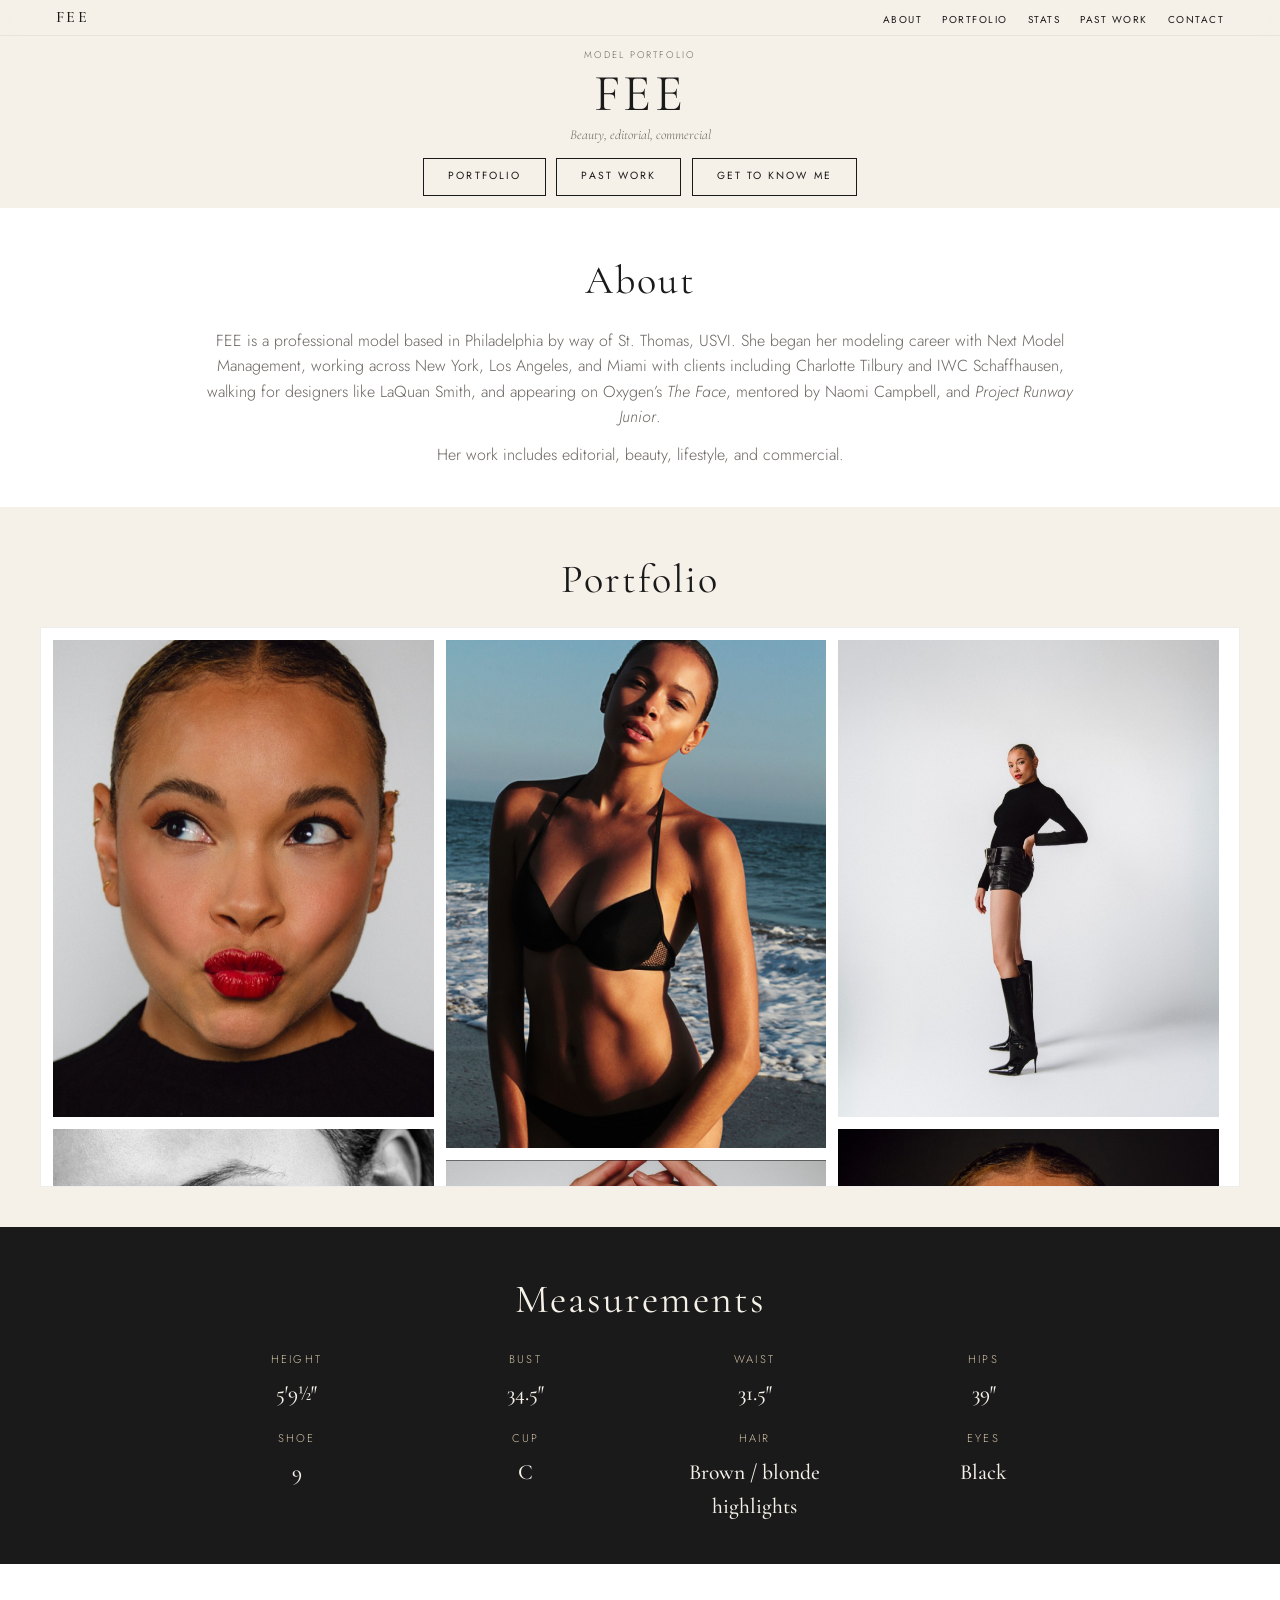
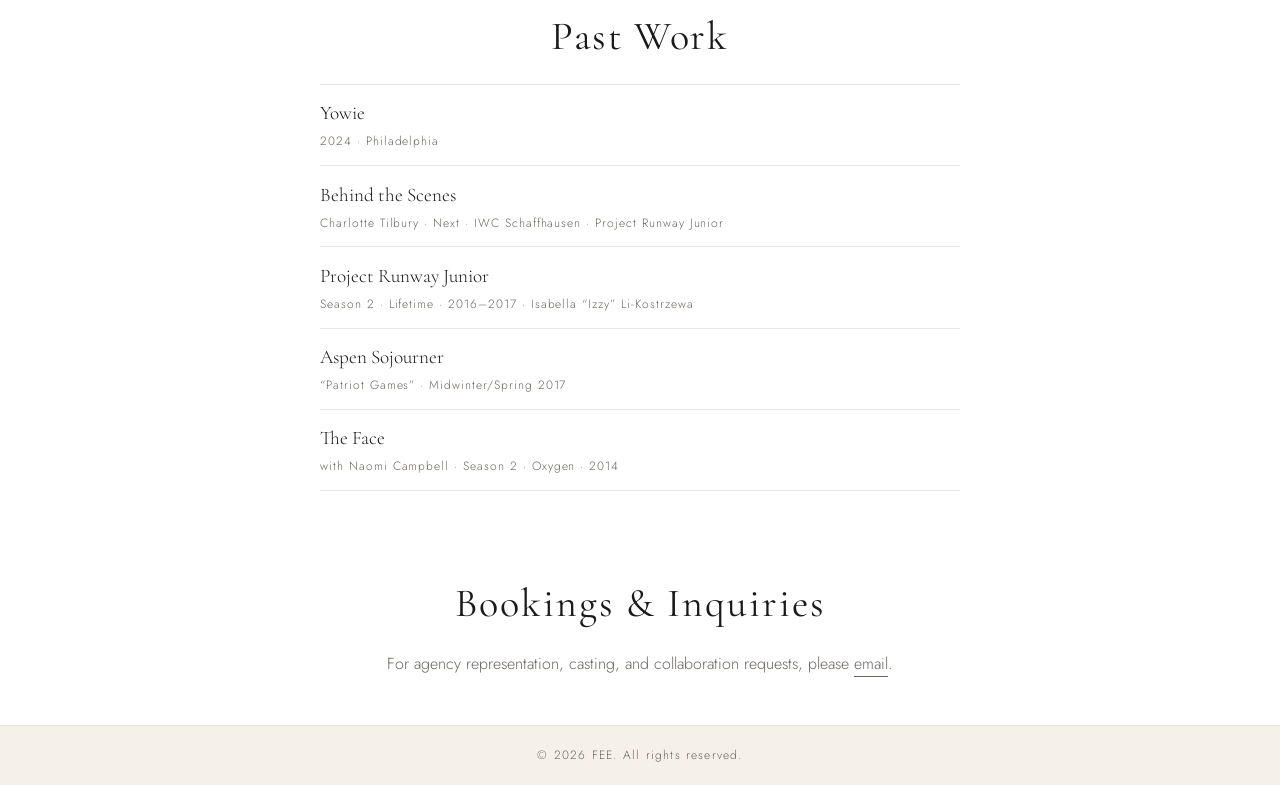
==== index.html @ e4e73ff9 "Expand SEO metadata sitewide and tighten portfolio copy. Add manifest, structured data, social previ" ====
<!DOCTYPE html>
<html lang="en">
<head>
  <meta charset="UTF-8">
  <meta name="viewport" content="width=device-width, initial-scale=1.0">
  <link rel="icon" href="/favicon.ico" sizes="48x48">
  <link rel="icon" type="image/png" sizes="32x32" href="/favicon-32x32.png">
  <link rel="icon" type="image/png" sizes="16x16" href="/favicon-16x16.png">
  <link rel="icon" href="/favicon.svg" type="image/svg+xml">
  <link rel="apple-touch-icon" sizes="180x180" href="/apple-touch-icon.png">
  <link rel="manifest" href="/site.webmanifest">
  <title>FEE | Fashion Model | Beauty, Editorial &amp; Commercial</title>
  <meta name="description" content="FEE is a Philadelphia-based fashion model for beauty, editorial, and commercial bookings. View portfolio, measurements, and credits including Charlotte Tilbury, IWC Schaffhausen, The Face, and Project Runway Junior.">
  <meta name="robots" content="index, follow, max-image-preview:large, max-snippet:-1, max-video-preview:-1">
  <meta name="author" content="FEE">
  <meta name="geo.region" content="US-PA">
  <meta name="geo.placename" content="Philadelphia">
  <link rel="canonical" href="https://itsmefee.com/">
  <link rel="alternate" hreflang="en" href="https://itsmefee.com/">
  <link rel="alternate" hreflang="x-default" href="https://itsmefee.com/">
  <link rel="sitemap" type="application/xml" title="Sitemap" href="/sitemap.xml">
  <meta name="theme-color" content="#f5f0e8">
  <meta property="og:type" content="website">
  <meta property="og:site_name" content="FEE">
  <meta property="og:title" content="FEE | Fashion Model | Beauty, Editorial &amp; Commercial">
  <meta property="og:description" content="Philadelphia-based fashion model. Beauty, editorial, and commercial portfolio with measurements and booking information.">
  <meta property="og:url" content="https://itsmefee.com/">
  <meta property="og:image" content="https://itsmefee.com/images/web/bw-portrait.jpg">
  <meta property="og:image:width" content="1200">
  <meta property="og:image:height" content="1500">
  <meta property="og:image:alt" content="FEE, black and white editorial portrait">
  <meta property="og:locale" content="en_US">
  <meta name="twitter:card" content="summary_large_image">
  <meta name="twitter:title" content="FEE | Fashion Model | Beauty, Editorial &amp; Commercial">
  <meta name="twitter:description" content="Philadelphia-based fashion model. Beauty, editorial, and commercial portfolio with measurements and booking information.">
  <meta name="twitter:image" content="https://itsmefee.com/images/web/bw-portrait.jpg">
  <meta name="twitter:image:alt" content="FEE, black and white editorial portrait">
  <script type="application/ld+json">
  {
    "@context": "https://schema.org",
    "@graph": [
      {
        "@type": "WebSite",
        "@id": "https://itsmefee.com/#website",
        "name": "FEE Model Portfolio",
        "url": "https://itsmefee.com/",
        "description": "Official portfolio of fashion model FEE: beauty, editorial, and commercial work.",
        "inLanguage": "en-US",
        "publisher": { "@id": "https://itsmefee.com/#person" }
      },
      {
        "@type": "WebPage",
        "@id": "https://itsmefee.com/#webpage",
        "url": "https://itsmefee.com/",
        "name": "FEE | Fashion Model | Beauty, Editorial & Commercial",
        "description": "FEE is a Philadelphia-based fashion model for beauty, editorial, and commercial bookings.",
        "inLanguage": "en-US",
        "isPartOf": { "@id": "https://itsmefee.com/#website" },
        "about": { "@id": "https://itsmefee.com/#person" },
        "primaryImageOfPage": {
          "@type": "ImageObject",
          "url": "https://itsmefee.com/images/web/bw-portrait.jpg",
          "width": 1200,
          "height": 1500,
          "caption": "FEE, black and white editorial portrait"
        }
      },
      {
        "@type": "Person",
        "@id": "https://itsmefee.com/#person",
        "name": "FEE",
        "alternateName": "Felisa Wiley",
        "jobTitle": "Fashion Model",
        "url": "https://itsmefee.com/",
        "image": "https://itsmefee.com/images/web/bw-portrait.jpg",
        "description": "Fashion model based in Philadelphia. Work includes beauty, editorial, and commercial campaigns.",
        "mainEntityOfPage": { "@id": "https://itsmefee.com/#webpage" },
        "address": {
          "@type": "PostalAddress",
          "addressLocality": "Philadelphia",
          "addressRegion": "PA",
          "addressCountry": "US"
        },
        "knowsAbout": ["Beauty modeling", "Editorial modeling", "Commercial modeling", "Runway"],
        "hasOccupation": {
          "@type": "Occupation",
          "name": "Fashion Model",
          "occupationLocation": {
            "@type": "City",
            "name": "Philadelphia"
          }
        }
      },
      {
        "@type": "ImageGallery",
        "@id": "https://itsmefee.com/#portfolio",
        "name": "FEE Portfolio",
        "url": "https://itsmefee.com/#portfolio",
        "description": "Beauty, editorial, lifestyle, and commercial modeling portfolio.",
        "author": { "@id": "https://itsmefee.com/#person" },
        "image": [
          { "@type": "ImageObject", "contentUrl": "https://itsmefee.com/images/web/beauty-red-lip.jpg", "name": "FEE beauty portrait with red lipstick", "width": 1200, "height": 1500 },
          { "@type": "ImageObject", "contentUrl": "https://itsmefee.com/images/web/bw-portrait.jpg", "name": "FEE black and white editorial portrait", "width": 1200, "height": 1500 },
          { "@type": "ImageObject", "contentUrl": "https://itsmefee.com/images/web/field-cardigan.jpg", "name": "FEE outdoor portrait in a field", "width": 1200, "height": 1500 },
          { "@type": "ImageObject", "contentUrl": "https://itsmefee.com/images/web/beach-bikini.jpg", "name": "FEE lifestyle portrait on the beach", "width": 1200, "height": 1500 },
          { "@type": "ImageObject", "contentUrl": "https://itsmefee.com/images/web/personality-laugh.jpg", "name": "FEE laughing, portrait", "width": 1200, "height": 1500 },
          { "@type": "ImageObject", "contentUrl": "https://itsmefee.com/images/web/beauty-fingers.jpg", "name": "FEE beauty portrait with fingers near lips", "width": 1200, "height": 1500 },
          { "@type": "ImageObject", "contentUrl": "https://itsmefee.com/images/web/studio-full-body.jpg", "name": "FEE full-length studio fashion portrait", "width": 1200, "height": 1800 },
          { "@type": "ImageObject", "contentUrl": "https://itsmefee.com/images/web/beauty-laugh-turtleneck.jpg", "name": "FEE laughing in a white turtleneck beauty shot", "width": 1200, "height": 1500 },
          { "@type": "ImageObject", "contentUrl": "https://itsmefee.com/images/web/studio-crop-standing.jpg", "name": "FEE standing studio portrait in white crop top", "width": 1200, "height": 1800 },
          { "@type": "ImageObject", "contentUrl": "https://itsmefee.com/images/web/beauty-hands.jpg", "name": "FEE beauty close-up with hands framing face", "width": 1200, "height": 1500 }
        ]
      }
    ]
  }
  </script>
  <link rel="preconnect" href="https://fonts.googleapis.com">
  <link rel="preconnect" href="https://fonts.gstatic.com" crossorigin>
  <link href="https://fonts.googleapis.com/css2?family=Cormorant+Garamond:ital,wght@0,400;0,500;0,600;1,400&family=Jost:wght@300;400;500&display=swap" rel="stylesheet">
  <link rel="stylesheet" href="css/style.css">
</head>
<body>
  <a class="skip-link" href="#main-content">Skip to content</a>
  <header class="site-header" id="top">
    <nav class="nav" aria-label="Primary">
      <a href="#top" class="nav-logo">FEE</a>
      <button class="nav-toggle" aria-label="Open menu" aria-expanded="false">
        <span></span>
        <span></span>
      </button>
      <ul class="nav-links">
        <li><a href="#about">About</a></li>
        <li><a href="#portfolio">Portfolio</a></li>
        <li><a href="#stats">Stats</a></li>
        <li><a href="#past-work">Past Work</a></li>
        <li><a href="#contact">Contact</a></li>
      </ul>
    </nav>
  </header>

  <main id="main-content">
    <section class="hero">
      <div class="hero-content">
        <p class="hero-eyebrow">Model Portfolio</p>
        <h1>FEE</h1>
        <p class="hero-tagline">Beauty, editorial, commercial</p>
        <div class="hero-actions">
          <a href="#portfolio" class="btn">Portfolio</a>
          <a href="#past-work" class="btn btn--outline">Past Work</a>
          <a href="/get-to-know-me/" class="btn btn--outline">Get to Know Me</a>
        </div>
      </div>
    </section>

    <section class="about" id="about">
      <div class="about-inner about-inner--text">
        <div class="about-text">
          <h2>About</h2>
          <p>
            FEE is a professional model based in Philadelphia by way of St. Thomas, USVI. She began her modeling career with Next Model Management, working across New York, Los Angeles, and Miami with clients including Charlotte Tilbury and IWC Schaffhausen, walking for designers like LaQuan Smith, and appearing on Oxygen&rsquo;s <em>The Face</em>, mentored by Naomi Campbell, and <em>Project Runway Junior</em>.
          </p>
          <p>
            Her work includes editorial, beauty, lifestyle, and commercial.
          </p>
        </div>
      </div>
    </section>

    <section class="portfolio" id="portfolio">
      <div class="portfolio-header">
        <h2>Portfolio</h2>
      </div>

      <div class="gallery-scroll">
        <div class="gallery" id="gallery">
          <figure class="gallery-item">
            <button class="gallery-trigger" aria-label="View full image">
              <img src="images/web/beauty-red-lip.jpg" alt="FEE beauty portrait with red lipstick" width="1200" height="1500" loading="lazy">
            </button>
          </figure>
          <figure class="gallery-item">
            <button class="gallery-trigger" aria-label="View full image">
              <img src="images/web/bw-portrait.jpg" alt="FEE black and white editorial portrait" width="1200" height="1500" loading="lazy">
            </button>
          </figure>
          <figure class="gallery-item">
            <button class="gallery-trigger" aria-label="View full image">
              <img src="images/web/field-cardigan.jpg" alt="FEE outdoor portrait in a field" width="1200" height="1500" loading="lazy">
            </button>
          </figure>
          <figure class="gallery-item">
            <button class="gallery-trigger" aria-label="View full image">
              <img src="images/web/beach-bikini.jpg" alt="FEE lifestyle portrait on the beach" width="1200" height="1500" loading="lazy">
            </button>
          </figure>
          <figure class="gallery-item">
            <button class="gallery-trigger" aria-label="View full image">
              <img src="images/web/personality-laugh.jpg" alt="FEE laughing, portrait" width="1200" height="1500" loading="lazy">
            </button>
          </figure>
          <figure class="gallery-item">
            <button class="gallery-trigger" aria-label="View full image">
              <img src="images/web/beauty-fingers.jpg" alt="FEE beauty portrait with fingers near lips" width="1200" height="1500" loading="lazy">
            </button>
          </figure>
          <figure class="gallery-item">
            <button class="gallery-trigger" aria-label="View full image">
              <img src="images/web/studio-full-body.jpg" alt="FEE full-length studio fashion portrait" width="1200" height="1800" loading="lazy">
            </button>
          </figure>
          <figure class="gallery-item">
            <button class="gallery-trigger" aria-label="View full image">
              <img src="images/web/beauty-laugh-turtleneck.jpg" alt="FEE laughing in a white turtleneck beauty shot" width="1200" height="1500" loading="lazy">
            </button>
          </figure>
          <figure class="gallery-item">
            <button class="gallery-trigger" aria-label="View full image">
              <img src="images/web/studio-crop-standing.jpg" alt="FEE standing studio portrait in white crop top" width="1200" height="1800" loading="lazy">
            </button>
          </figure>
          <figure class="gallery-item">
            <button class="gallery-trigger" aria-label="View full image">
              <img src="images/web/beauty-hands.jpg" alt="FEE beauty close-up with hands framing face" width="1200" height="1500" loading="lazy">
            </button>
          </figure>
        </div>
      </div>
    </section>

    <section class="stats" id="stats">
      <div class="stats-inner">
        <h2>Measurements</h2>
        <dl class="stats-grid">
          <div class="stat">
            <dt>Height</dt>
            <dd>5′9½″</dd>
          </div>
          <div class="stat">
            <dt>Bust</dt>
            <dd>34.5″</dd>
          </div>
          <div class="stat">
            <dt>Waist</dt>
            <dd>31.5″</dd>
          </div>
          <div class="stat">
            <dt>Hips</dt>
            <dd>39″</dd>
          </div>
          <div class="stat">
            <dt>Shoe</dt>
            <dd>9</dd>
          </div>
          <div class="stat">
            <dt>Cup</dt>
            <dd>C</dd>
          </div>
          <div class="stat">
            <dt>Hair</dt>
            <dd>Brown / blonde highlights</dd>
          </div>
          <div class="stat">
            <dt>Eyes</dt>
            <dd>Black</dd>
          </div>
        </dl>
      </div>
    </section>

    <section class="past-work" id="past-work">
      <div class="past-work-inner">
        <h2>Past Work</h2>
        <ul class="past-work-list">
          <li>
            <a href="/past-work/yowie/" class="past-work-link">
              <span class="past-work-title">Yowie</span>
              <span class="past-work-meta">2024 · Philadelphia</span>
            </a>
          </li>
          <li>
            <a href="/past-work/behind-the-scenes/" class="past-work-link">
              <span class="past-work-title">Behind the Scenes</span>
              <span class="past-work-meta">Charlotte Tilbury · Next · IWC Schaffhausen · Project Runway Junior</span>
            </a>
          </li>
          <li>
            <a href="/past-work/project-runway-junior/" class="past-work-link">
              <span class="past-work-title">Project Runway Junior</span>
              <span class="past-work-meta">Season 2 · Lifetime · 2016–2017 · Isabella &ldquo;Izzy&rdquo; Li-Kostrzewa</span>
            </a>
          </li>
          <li>
            <a href="/past-work/aspen-sojourner/" class="past-work-link">
              <span class="past-work-title">Aspen Sojourner</span>
              <span class="past-work-meta">&ldquo;Patriot Games&rdquo; · Midwinter/Spring 2017</span>
            </a>
          </li>
          <li>
            <a href="/past-work/the-face/" class="past-work-link">
              <span class="past-work-title">The Face</span>
              <span class="past-work-meta">with Naomi Campbell · Season 2 · Oxygen · 2014</span>
            </a>
          </li>
        </ul>
      </div>
    </section>

    <section class="contact" id="contact">
      <div class="contact-inner">
        <h2>Bookings &amp; Inquiries</h2>
        <p>For agency representation, casting, and collaboration requests, please <a href="#" class="contact-email" id="contact-email" rel="nofollow">email</a>.</p>
      </div>
    </section>
  </main>

  <footer class="site-footer">
    <p>&copy; <span id="year"></span> FEE. All rights reserved.</p>
  </footer>

  <div class="lightbox" id="lightbox" hidden aria-hidden="true" role="dialog" aria-label="Image viewer">
    <button class="lightbox-close" aria-label="Close">&times;</button>
    <button class="lightbox-prev" aria-label="Previous image">&#8592;</button>
    <button class="lightbox-next" aria-label="Next image">&#8594;</button>
    <div class="lightbox-content">
      <img src="" alt="" id="lightbox-img">
      <p class="lightbox-caption" id="lightbox-caption"></p>
    </div>
  </div>

  <div class="site-gate" id="site-gate" hidden>
    <div class="site-gate-card">
      <p class="nav-logo">FEE</p>
      <h2>Private Portfolio</h2>
      <p>Enter the access code to continue.</p>
      <form class="site-gate-form" id="site-gate-form">
        <label for="site-gate-password" class="sr-only">Access code</label>
        <input type="password" id="site-gate-password" placeholder="Access code" autocomplete="current-password" required>
        <button type="submit" class="btn">Enter</button>
      </form>
      <p class="site-gate-error" id="site-gate-error" hidden>Incorrect code. Please try again.</p>
    </div>
  </div>

  <script src="js/config.js"></script>
  <script src="js/auth.js"></script>
  <script src="js/main.js"></script>
</body>
</html>
---- css/style.css ----
:root {
  --cream: #f5f0e8;
  --sand: #d4c4a8;
  --charcoal: #1a1a1a;
  --warm-gray: #6b6560;
  --accent: #8b3a3a;
  --white: #ffffff;
  --font-display: "Cormorant Garamond", Georgia, serif;
  --font-body: "Jost", system-ui, sans-serif;
  --header-height: 2.25rem;
  --section-pad-y: 2.5rem;
  --section-pad-x: 1.25rem;
  --transition: 0.35s cubic-bezier(0.4, 0, 0.2, 1);
}

*,
*::before,
*::after {
  box-sizing: border-box;
  margin: 0;
  padding: 0;
}

html {
  scroll-behavior: smooth;
  overflow-x: clip;
  width: 100%;
}

body {
  font-family: var(--font-body);
  font-weight: 300;
  font-size: 1rem;
  line-height: 1.6;
  color: var(--charcoal);
  background: var(--cream);
  -webkit-font-smoothing: antialiased;
  width: 100%;
  max-width: 100%;
  overflow-x: clip;
}

main {
  width: 100%;
  max-width: 100%;
}

img {
  display: block;
  max-width: 100%;
  height: auto;
}

a {
  color: inherit;
  text-decoration: none;
}

button {
  font: inherit;
  cursor: pointer;
  border: none;
  background: none;
}

/* Header */

.site-header {
  position: fixed;
  top: 0;
  left: 0;
  right: 0;
  z-index: 100;
  height: var(--header-height);
  background: rgba(245, 240, 232, 0.92);
  backdrop-filter: blur(12px);
  border-bottom: 1px solid rgba(26, 26, 26, 0.06);
}

.nav {
  max-width: 1200px;
  margin: 0 auto;
  padding: 0 1rem;
  height: 100%;
  display: flex;
  align-items: center;
  justify-content: space-between;
}

.nav-logo {
  font-family: var(--font-display);
  font-size: 1rem;
  font-weight: 500;
  letter-spacing: 0.15em;
}

.nav-links {
  display: flex;
  gap: 1.25rem;
  list-style: none;
}

.nav-links a {
  font-size: 0.625rem;
  font-weight: 400;
  letter-spacing: 0.15em;
  text-transform: uppercase;
  transition: color var(--transition);
}

.nav-links a:hover {
  color: var(--accent);
}

.nav-toggle {
  display: none;
  flex-direction: column;
  gap: 6px;
  padding: 4px;
}

.nav-toggle span {
  display: block;
  width: 24px;
  height: 1.5px;
  background: var(--charcoal);
  transition: var(--transition);
}

/* Hero */

.hero {
  min-height: auto;
  width: 100%;
  max-width: 100%;
  padding: calc(var(--header-height) + 0.75rem) var(--section-pad-x) 0.75rem;
  display: flex;
  align-items: center;
  justify-content: center;
  text-align: center;
}

.hero-content {
  width: 100%;
  max-width: 900px;
  padding: 0;
}

.hero-eyebrow {
  font-size: 0.6rem;
  letter-spacing: 0.2em;
  text-transform: uppercase;
  color: var(--warm-gray);
  margin-bottom: 0.35rem;
}

.hero h1 {
  font-family: var(--font-display);
  font-size: clamp(2rem, 6vw, 3.25rem);
  font-weight: 400;
  line-height: 0.95;
  letter-spacing: 0.06em;
  margin-bottom: 0.35rem;
}

.hero-tagline {
  font-size: 0.85rem;
  color: var(--warm-gray);
  margin-bottom: 0.75rem;
  font-style: italic;
  font-family: var(--font-display);
}

.btn {
  display: inline-block;
  padding: 0.6rem 1.5rem;
  font-size: 0.65rem;
  font-weight: 400;
  letter-spacing: 0.2em;
  text-transform: uppercase;
  border: 1px solid var(--charcoal);
  transition: background var(--transition), color var(--transition);
}

.btn:hover {
  background: var(--charcoal);
  color: var(--cream);
}

.hero-actions {
  display: flex;
  flex-wrap: wrap;
  gap: 0.65rem;
  justify-content: center;
  max-width: 100%;
}

.btn--outline {
  background: transparent;
}

.btn--outline:hover {
  background: var(--charcoal);
  color: var(--cream);
}

/* About */

.about {
  padding: var(--section-pad-y) var(--section-pad-x);
  background: var(--white);
}

.about-inner {
  max-width: 1100px;
  margin: 0 auto;
  display: grid;
  grid-template-columns: 1fr 1fr;
  gap: 4rem;
  align-items: center;
}

.about-image img {
  width: 100%;
  aspect-ratio: 4 / 5;
  object-fit: cover;
}

.about-inner--text {
  grid-template-columns: 1fr;
  max-width: 900px;
  text-align: center;
}

.about-text h2,
.stats h2,
.portfolio h2,
.past-work h2,
.contact h2 {
  font-family: var(--font-display);
  font-size: clamp(1.75rem, 4vw, 2.5rem);
  font-weight: 400;
  margin-bottom: 1rem;
  letter-spacing: 0.05em;
}

.about-text p {
  color: var(--warm-gray);
  margin-bottom: 0.75rem;
}

.about-text p:last-child {
  margin-bottom: 0;
}

/* Stats */

.stats {
  padding: var(--section-pad-y) var(--section-pad-x);
  background: var(--charcoal);
  color: var(--cream);
}

.stats-inner {
  max-width: 900px;
  margin: 0 auto;
  text-align: center;
}

.stats h2 {
  color: var(--cream);
}

.stats-grid {
  display: grid;
  grid-template-columns: repeat(4, 1fr);
  gap: 1.25rem 1rem;
  margin-top: 1.25rem;
}

.stat dt {
  font-size: 0.7rem;
  letter-spacing: 0.2em;
  text-transform: uppercase;
  color: var(--sand);
  margin-bottom: 0.4rem;
}

.stat dd {
  font-family: var(--font-display);
  font-size: 1.35rem;
  font-weight: 500;
}

/* Past Work */

.past-work {
  padding: var(--section-pad-y) var(--section-pad-x);
  background: var(--white);
}

.past-work-inner {
  max-width: 1200px;
  margin: 0 auto;
}

.section-tag {
  font-size: 0.65rem;
  letter-spacing: 0.25em;
  text-transform: uppercase;
  color: var(--warm-gray);
  text-align: center;
  margin-bottom: 0.35rem;
}

.past-work h2 {
  text-align: center;
  letter-spacing: 0.04em;
}

.past-work-list {
  list-style: none;
  max-width: 640px;
  margin: 0 auto;
}

.past-work-link {
  display: block;
  padding: 0.85rem 0;
  border-bottom: 1px solid rgba(26, 26, 26, 0.1);
  transition: color var(--transition);
}

.past-work-list li:first-child .past-work-link {
  border-top: 1px solid rgba(26, 26, 26, 0.1);
}

.past-work-link:hover {
  color: var(--accent);
}

.past-work-title {
  display: block;
  font-family: var(--font-display);
  font-size: 1.2rem;
  margin-bottom: 0.2rem;
}

.past-work-meta {
  display: block;
  font-size: 0.75rem;
  letter-spacing: 0.08em;
  color: var(--warm-gray);
}

.past-work-cite {
  text-align: center;
  color: var(--warm-gray);
  font-size: 0.85rem;
  margin-bottom: 1rem;
  letter-spacing: 0.04em;
}

/* Subpages (not in main nav) */

.subpage-header {
  position: sticky;
  top: 0;
  z-index: 100;
  display: flex;
  align-items: center;
  justify-content: space-between;
  width: 100%;
  height: var(--header-height);
  padding: 0 1rem;
  background: rgba(245, 240, 232, 0.92);
  backdrop-filter: blur(12px);
  border-bottom: 1px solid rgba(26, 26, 26, 0.06);
}

.subpage-back {
  font-size: 0.7rem;
  letter-spacing: 0.12em;
  text-transform: uppercase;
  transition: color var(--transition);
}

.subpage-back:hover {
  color: var(--accent);
}

.subpage-main {
  width: 100%;
  max-width: 100%;
  padding: 1.5rem var(--section-pad-x) 2.5rem;
}

.subpage-article {
  max-width: 900px;
  margin: 0 auto;
}

.subpage-article h1 {
  font-family: var(--font-display);
  font-size: clamp(1.5rem, 4vw, 2.25rem);
  font-weight: 400;
  text-align: center;
  margin-bottom: 0.5rem;
  letter-spacing: 0.04em;
}

.subpage-blurb {
  max-width: 620px;
  margin: 0 auto 1.25rem;
  text-align: center;
  color: var(--warm-gray);
  font-size: 0.9rem;
  line-height: 1.65;
}

.credits-list {
  display: grid;
  grid-template-columns: repeat(auto-fit, minmax(200px, 1fr));
  gap: 0.75rem 1rem;
  max-width: 700px;
  margin: 0 auto 1.25rem;
  text-align: center;
}

.credit dt {
  font-size: 0.65rem;
  letter-spacing: 0.15em;
  text-transform: uppercase;
  color: var(--warm-gray);
  margin-bottom: 0.25rem;
}

.credit dd {
  font-size: 0.85rem;
}

.past-work-cite a {
  border-bottom: 1px solid rgba(26, 26, 26, 0.2);
  transition: color var(--transition);
}

.past-work-cite a:hover {
  color: var(--accent);
}

.video-wrap {
  max-width: 900px;
  margin: 0 auto;
  background: var(--charcoal);
}

.video-wrap video {
  display: block;
  width: 100%;
  height: auto;
  vertical-align: middle;
}

/* Portrait / tall video pages — fill viewport without scrolling */
.subpage--video {
  min-height: 100dvh;
  display: flex;
  flex-direction: column;
}

.subpage--video .subpage-main {
  flex: 1 1 0;
  display: flex;
  flex-direction: column;
  align-items: center;
  width: 100%;
  max-width: 100%;
  padding: 0.5rem var(--section-pad-x) 0.35rem;
  min-height: 0;
  overflow-x: clip;
  overflow-y: hidden;
}

.subpage--video .subpage-article {
  flex: 1 1 0;
  display: flex;
  flex-direction: column;
  min-height: 0;
  width: 100%;
  max-width: 900px;
  margin-inline: auto;
  overflow-x: clip;
  overflow-y: hidden;
}

.subpage--video .subpage-article > :not(.video-wrap--viewport) {
  flex-shrink: 0;
}

.subpage--video .site-footer {
  flex-shrink: 0;
  padding: 0.6rem var(--section-pad-x);
}

.subpage--video .subpage-article .section-tag {
  margin-bottom: 0.25rem;
}

.subpage--video .subpage-article h1 {
  margin-bottom: 0.15rem;
}

.subpage--video .past-work-cite {
  margin-bottom: 0.25rem;
}

.subpage--video .subpage-blurb {
  font-size: 0.8rem;
  line-height: 1.45;
  margin-bottom: 0.4rem;
}

.video-wrap--viewport {
  flex: 1 1 0;
  display: flex;
  justify-content: center;
  align-items: center;
  width: 100%;
  min-height: 0;
  max-width: 100%;
  background: transparent;
  overflow: hidden;
}

.video-wrap--viewport video {
  display: block;
  width: auto;
  height: auto;
  max-width: 100%;
  max-height: 100%;
  object-fit: contain;
  background: var(--charcoal);
}

.subpage-blurb a {
  border-bottom: 1px solid rgba(26, 26, 26, 0.2);
  transition: color var(--transition);
}

.subpage-blurb a:hover {
  color: var(--accent);
}

/* Portfolio */

.portfolio {
  padding: var(--section-pad-y) var(--section-pad-x);
}

.portfolio-header {
  max-width: 1200px;
  margin: 0 auto 1rem;
  text-align: center;
}

.gallery-scroll {
  max-width: 1200px;
  margin: 0 auto;
  max-height: min(65vh, 560px);
  overflow-y: auto;
  overflow-x: hidden;
  padding-right: 0.5rem;
  border: 1px solid rgba(26, 26, 26, 0.08);
  background: var(--white);
  scrollbar-width: thin;
  scrollbar-color: var(--sand) var(--cream);
}

.gallery-scroll::-webkit-scrollbar {
  width: 8px;
}

.gallery-scroll::-webkit-scrollbar-track {
  background: var(--cream);
}

.gallery-scroll::-webkit-scrollbar-thumb {
  background: var(--sand);
  border-radius: 4px;
}

.gallery-scroll::-webkit-scrollbar-thumb:hover {
  background: var(--warm-gray);
}

.gallery {
  padding: 0.75rem;
  columns: 3;
  column-gap: 0.75rem;
}

.gallery-item {
  break-inside: avoid;
  margin-bottom: 0.75rem;
}

.gallery-item figcaption {
  margin-top: 0.35rem;
  font-size: 0.75rem;
  letter-spacing: 0.1em;
  text-transform: uppercase;
  color: var(--warm-gray);
  text-align: center;
}

.gallery-empty {
  column-span: all;
  text-align: center;
  color: var(--warm-gray);
  font-size: 0.9rem;
  padding: 3rem 1rem;
}

.gallery-trigger {
  display: block;
  width: 100%;
  overflow: hidden;
  position: relative;
}

.gallery-trigger::after {
  content: "";
  position: absolute;
  inset: 0;
  background: rgba(26, 26, 26, 0);
  transition: background var(--transition);
}

.gallery-trigger:hover::after {
  background: rgba(26, 26, 26, 0.12);
}

.gallery-trigger img {
  width: 100%;
  transition: transform 0.6s ease;
}

.gallery-trigger:hover img {
  transform: scale(1.03);
}

/* Site-wide password gate */

.site-gate-card {
  max-width: 400px;
  margin: 0 auto;
  padding: 3rem 2rem;
  text-align: center;
  border: 1px solid rgba(26, 26, 26, 0.1);
  background: var(--cream);
}

.site-gate-card h2 {
  font-family: var(--font-display);
  font-size: 1.75rem;
  font-weight: 400;
  margin-bottom: 0.75rem;
}

.site-gate-card p {
  color: var(--warm-gray);
  margin-bottom: 1.5rem;
}

.site-gate-form {
  display: flex;
  flex-direction: column;
  gap: 1rem;
}

.site-gate-form input {
  padding: 0.85rem 1rem;
  border: 1px solid rgba(26, 26, 26, 0.2);
  background: var(--white);
  font-family: var(--font-body);
  font-size: 0.95rem;
  text-align: center;
  letter-spacing: 0.1em;
}

.site-gate-form input:focus {
  outline: none;
  border-color: var(--charcoal);
}

.site-gate-error {
  color: var(--accent);
  font-size: 0.85rem;
  margin-top: 1rem;
}

.site-gate {
  position: fixed;
  inset: 0;
  z-index: 300;
  background: var(--cream);
  display: flex;
  align-items: center;
  justify-content: center;
  padding: 1.5rem;
}

.site-gate[hidden] {
  display: none;
}

body.site-locked > header,
body.site-locked > main,
body.site-locked > footer {
  display: none;
}

.site-gate-card .nav-logo {
  display: block;
  font-family: var(--font-display);
  font-size: 2rem;
  letter-spacing: 0.2em;
  margin-bottom: 2rem;
}

.sr-only {
  position: absolute;
  width: 1px;
  height: 1px;
  padding: 0;
  margin: -1px;
  overflow: hidden;
  clip: rect(0, 0, 0, 0);
  border: 0;
}

.skip-link {
  position: absolute;
  top: -100%;
  left: 1rem;
  z-index: 2000;
  padding: 0.5rem 0.75rem;
  background: var(--charcoal);
  color: var(--cream);
  font-size: 0.875rem;
  text-decoration: none;
}

.skip-link:focus {
  top: 1rem;
}

/* Contact */

.contact {
  padding: var(--section-pad-y) var(--section-pad-x);
  background: var(--white);
  text-align: center;
}

.contact-inner {
  max-width: 600px;
  margin: 0 auto;
}

.contact p {
  color: var(--warm-gray);
  margin-bottom: 0.5rem;
}

.contact-email {
  color: inherit;
  border-bottom: 1px solid currentColor;
  padding-bottom: 0.05rem;
  transition: color var(--transition);
}

.contact-email:hover {
  color: var(--accent);
}

/* Footer */

.site-footer {
  padding: 1.25rem var(--section-pad-x);
  text-align: center;
  font-size: 0.75rem;
  letter-spacing: 0.1em;
  color: var(--warm-gray);
  border-top: 1px solid rgba(26, 26, 26, 0.08);
}

/* Lightbox */

.lightbox {
  position: fixed;
  inset: 0;
  z-index: 200;
  background: rgba(10, 10, 10, 0.95);
  display: flex;
  align-items: center;
  justify-content: center;
  padding: 2rem;
}

.lightbox[hidden] {
  display: none;
}

.lightbox-content {
  max-width: 90vw;
  max-height: 90vh;
  text-align: center;
}

.lightbox-content img {
  max-width: 90vw;
  max-height: 80vh;
  object-fit: contain;
  margin: 0 auto;
}

.lightbox-caption {
  color: var(--sand);
  font-size: 0.85rem;
  margin-top: 1rem;
  letter-spacing: 0.05em;
}

.lightbox-close,
.lightbox-prev,
.lightbox-next {
  position: absolute;
  color: var(--cream);
  font-size: 2rem;
  line-height: 1;
  padding: 1rem;
  opacity: 0.7;
  transition: opacity var(--transition);
  z-index: 201;
}

.lightbox-close:hover,
.lightbox-prev:hover,
.lightbox-next:hover {
  opacity: 1;
}

.lightbox-close {
  top: 0.5rem;
  right: 1rem;
  font-size: 2.5rem;
}

.lightbox-prev {
  left: 1rem;
  top: 50%;
  transform: translateY(-50%);
}

.lightbox-next {
  right: 1rem;
  top: 50%;
  transform: translateY(-50%);
}

/* Responsive */

@media (max-width: 900px) {
  :root {
    --section-pad-y: 2rem;
  }

  .about-inner {
    grid-template-columns: 1fr;
    gap: 1.25rem;
  }

  .stats-grid {
    grid-template-columns: repeat(2, 1fr);
  }

  .gallery-scroll {
    max-height: min(60vh, 480px);
  }

  .gallery {
    columns: 2;
  }

  .nav-toggle {
    display: flex;
  }

  .nav-links {
    position: fixed;
    top: var(--header-height);
    left: 0;
    right: 0;
    background: var(--cream);
    flex-direction: column;
    align-items: center;
    padding: 2rem;
    gap: 1.5rem;
    transform: translateY(-120%);
    opacity: 0;
    pointer-events: none;
    transition: var(--transition);
    border-bottom: 1px solid rgba(26, 26, 26, 0.08);
  }

  .nav-links.open {
    transform: translateY(0);
    opacity: 1;
    pointer-events: auto;
  }
}

@media (max-width: 540px) {
  .gallery {
    columns: 1;
  }

  .stats-grid {
    grid-template-columns: 1fr 1fr;
    gap: 1rem;
  }
}
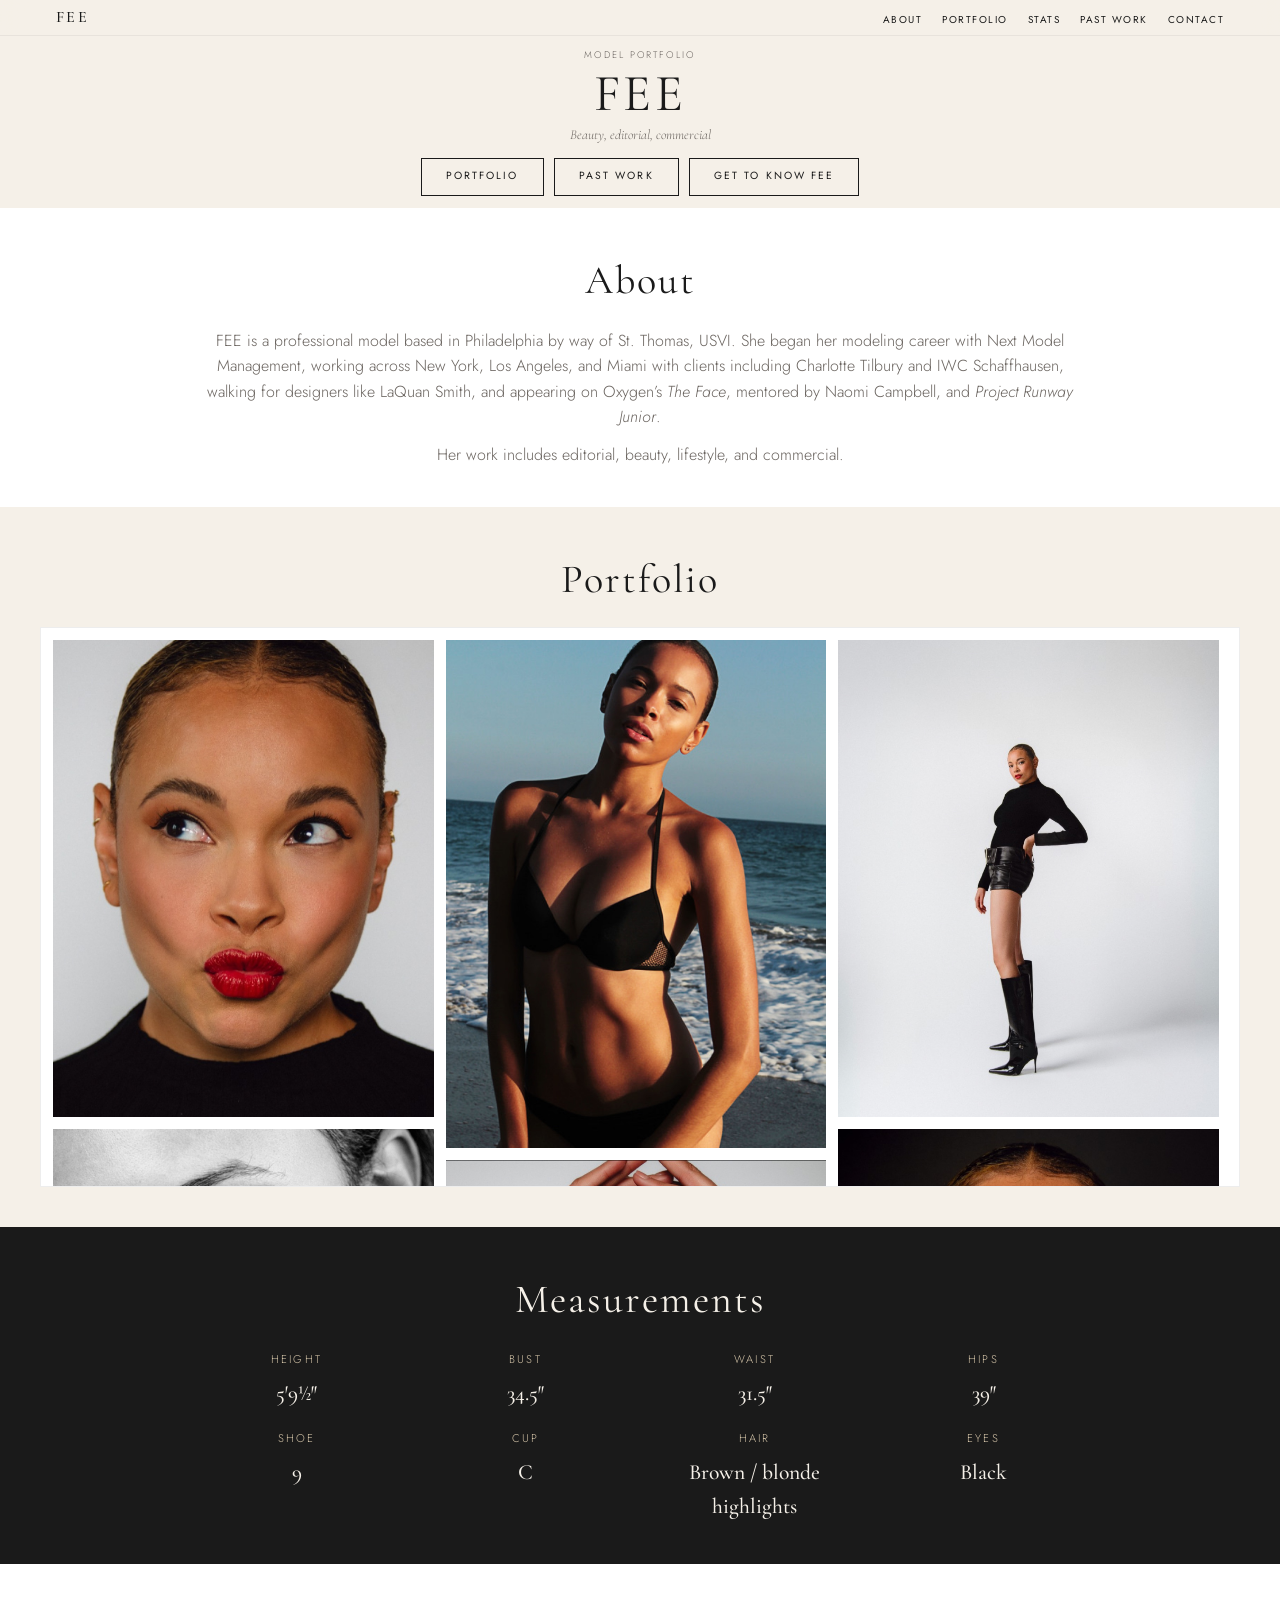
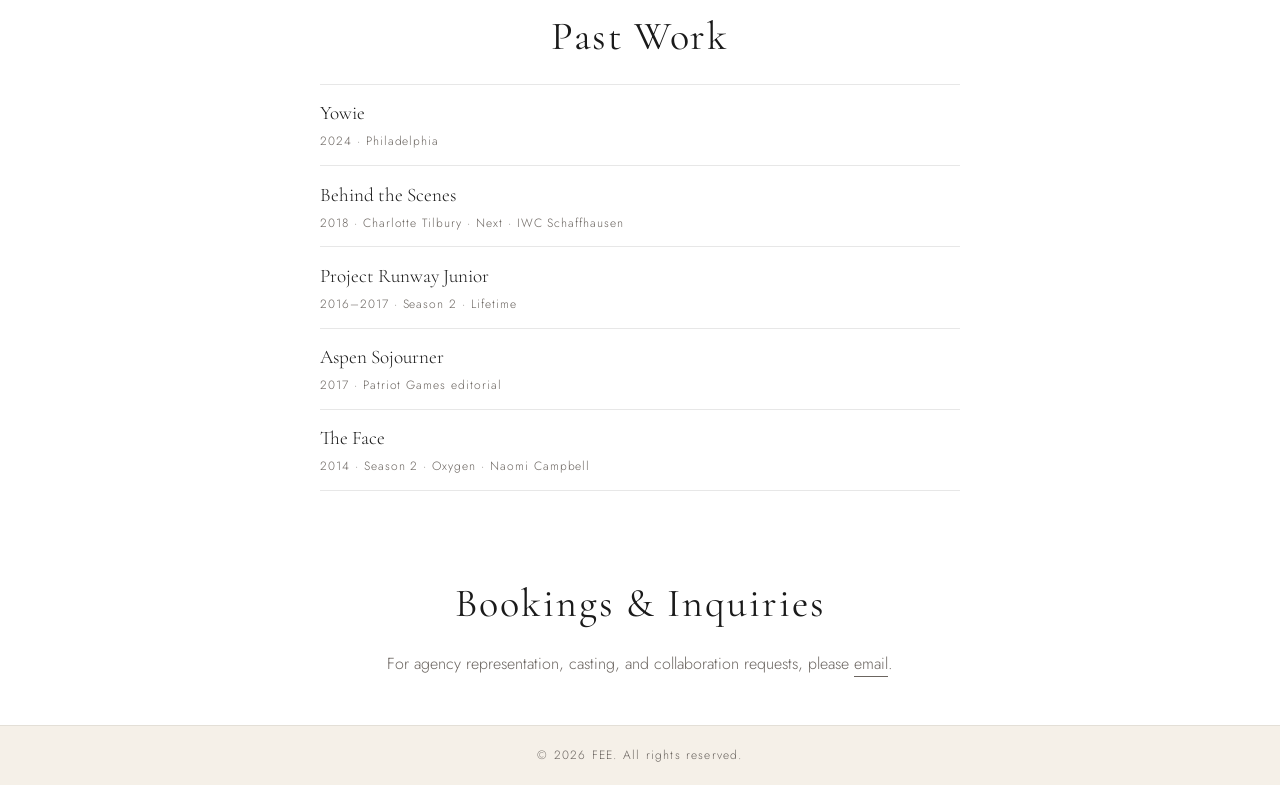
==== commit 5cbee778: "Refine past work pages and Get to Know FEE content. Rename the personality video page, align past wo" ====
--- a/index.html
+++ b/index.html
@@ -147,7 +147,7 @@
         <div class="hero-actions">
           <a href="#portfolio" class="btn">Portfolio</a>
           <a href="#past-work" class="btn btn--outline">Past Work</a>
-          <a href="/get-to-know-me/" class="btn btn--outline">Get to Know Me</a>
+          <a href="/get-to-know-me/" class="btn btn--outline">Get to Know FEE</a>
         </div>
       </div>
     </section>
@@ -280,25 +280,25 @@
           <li>
             <a href="/past-work/behind-the-scenes/" class="past-work-link">
               <span class="past-work-title">Behind the Scenes</span>
-              <span class="past-work-meta">Charlotte Tilbury · Next · IWC Schaffhausen · Project Runway Junior</span>
+              <span class="past-work-meta">2018 · Charlotte Tilbury · Next · IWC Schaffhausen</span>
             </a>
           </li>
           <li>
             <a href="/past-work/project-runway-junior/" class="past-work-link">
               <span class="past-work-title">Project Runway Junior</span>
-              <span class="past-work-meta">Season 2 · Lifetime · 2016–2017 · Isabella &ldquo;Izzy&rdquo; Li-Kostrzewa</span>
+              <span class="past-work-meta">2016–2017 · Season 2 · Lifetime</span>
             </a>
           </li>
           <li>
             <a href="/past-work/aspen-sojourner/" class="past-work-link">
               <span class="past-work-title">Aspen Sojourner</span>
-              <span class="past-work-meta">&ldquo;Patriot Games&rdquo; · Midwinter/Spring 2017</span>
+              <span class="past-work-meta">2017 · Patriot Games editorial</span>
             </a>
           </li>
           <li>
             <a href="/past-work/the-face/" class="past-work-link">
               <span class="past-work-title">The Face</span>
-              <span class="past-work-meta">with Naomi Campbell · Season 2 · Oxygen · 2014</span>
+              <span class="past-work-meta">2014 · Season 2 · Oxygen · Naomi Campbell</span>
             </a>
           </li>
         </ul>
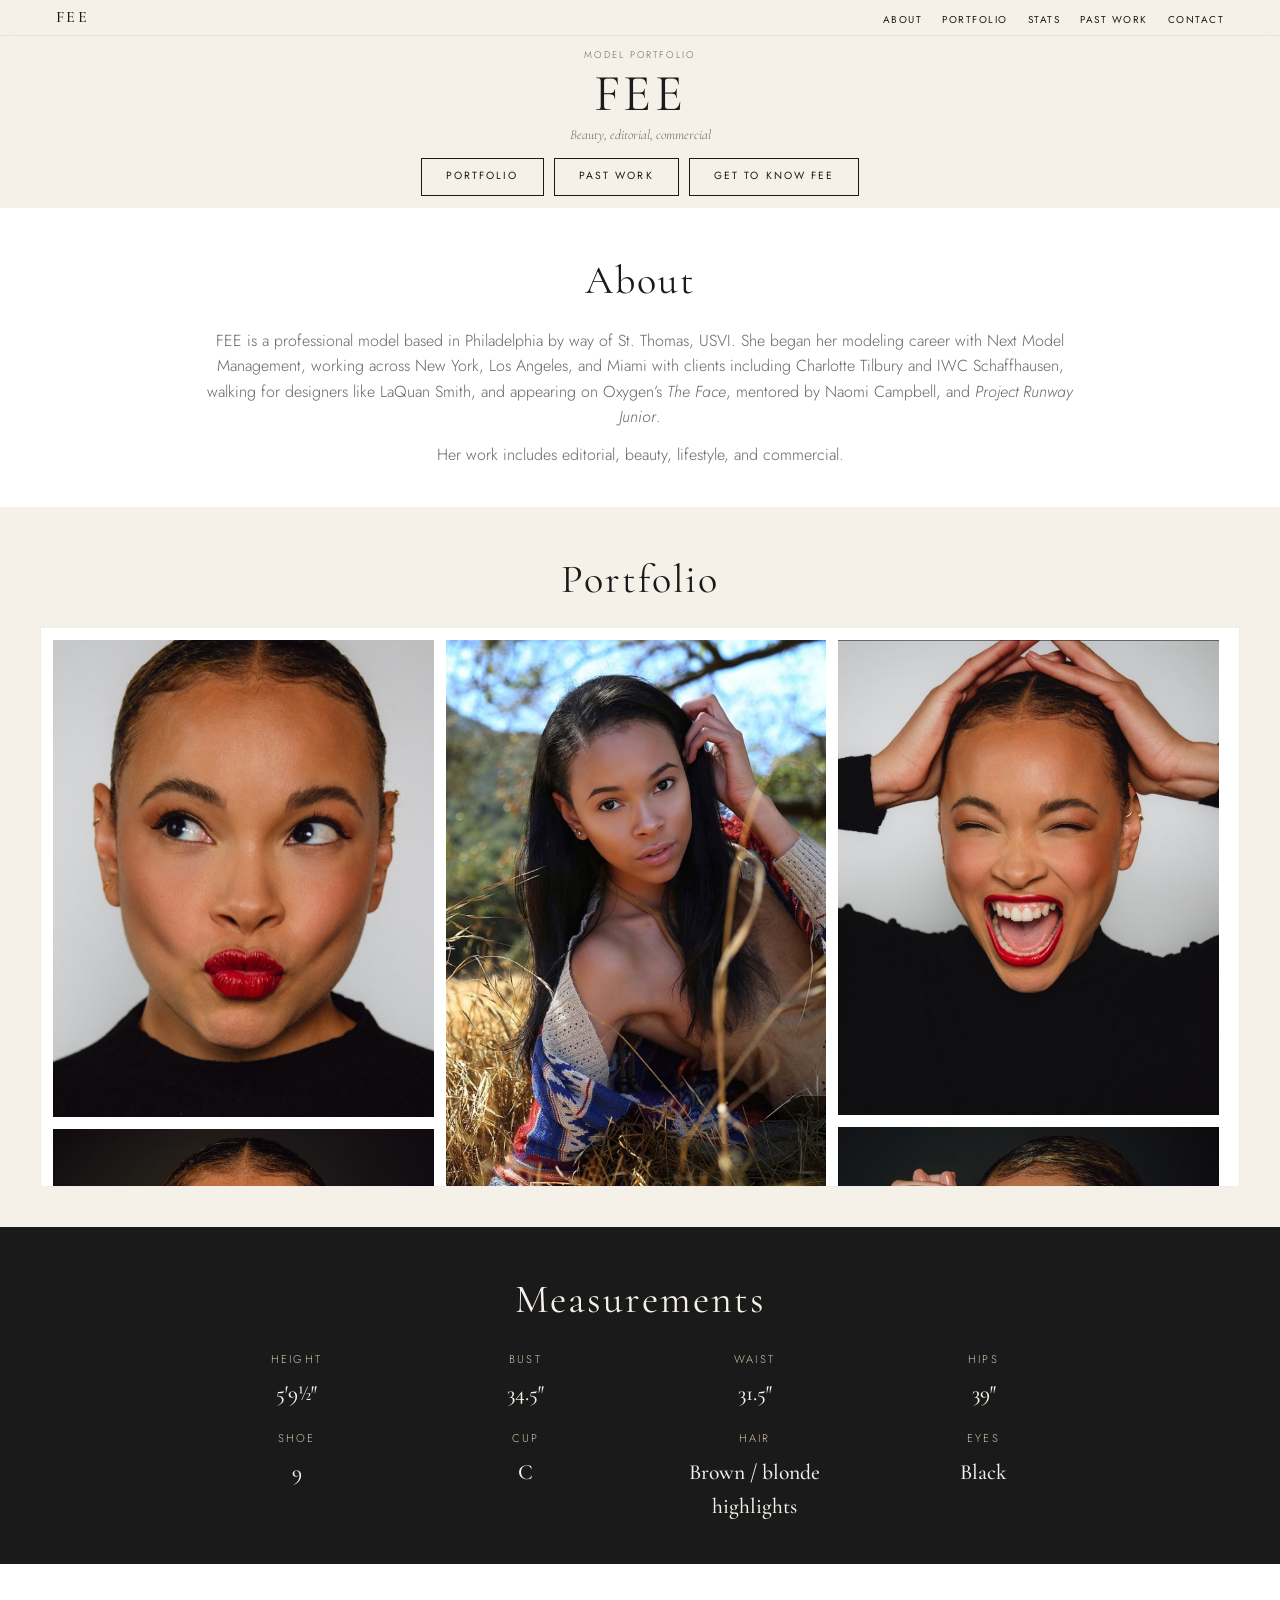
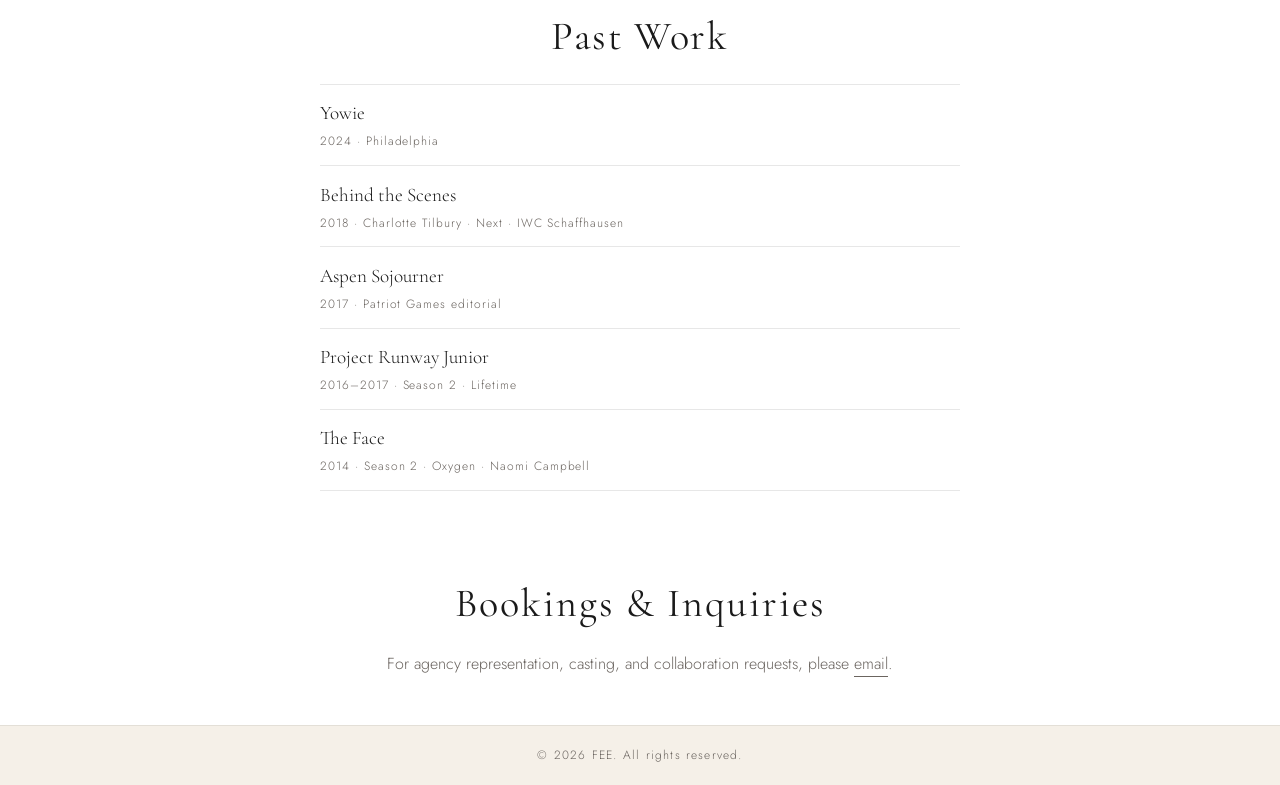
==== commit 5aec07c9: "Refresh portfolio curation and past work ordering. Tighten the gallery to eight stronger shots, feat" ====
--- a/index.html
+++ b/index.html
@@ -100,15 +100,13 @@
         "author": { "@id": "https://itsmefee.com/#person" },
         "image": [
           { "@type": "ImageObject", "contentUrl": "https://itsmefee.com/images/web/beauty-red-lip.jpg", "name": "FEE beauty portrait with red lipstick", "width": 1200, "height": 1500 },
+          { "@type": "ImageObject", "contentUrl": "https://itsmefee.com/images/web/beauty-fingers.jpg", "name": "FEE beauty portrait with fingers near lips", "width": 1200, "height": 1500 },
           { "@type": "ImageObject", "contentUrl": "https://itsmefee.com/images/web/bw-portrait.jpg", "name": "FEE black and white editorial portrait", "width": 1200, "height": 1500 },
           { "@type": "ImageObject", "contentUrl": "https://itsmefee.com/images/web/field-cardigan.jpg", "name": "FEE outdoor portrait in a field", "width": 1200, "height": 1500 },
-          { "@type": "ImageObject", "contentUrl": "https://itsmefee.com/images/web/beach-bikini.jpg", "name": "FEE lifestyle portrait on the beach", "width": 1200, "height": 1500 },
+          { "@type": "ImageObject", "contentUrl": "https://itsmefee.com/images/web/beauty-smile-halter.jpg", "name": "FEE smiling in a black halter beauty portrait", "width": 1212, "height": 1800 },
           { "@type": "ImageObject", "contentUrl": "https://itsmefee.com/images/web/personality-laugh.jpg", "name": "FEE laughing, portrait", "width": 1200, "height": 1500 },
-          { "@type": "ImageObject", "contentUrl": "https://itsmefee.com/images/web/beauty-fingers.jpg", "name": "FEE beauty portrait with fingers near lips", "width": 1200, "height": 1500 },
-          { "@type": "ImageObject", "contentUrl": "https://itsmefee.com/images/web/studio-full-body.jpg", "name": "FEE full-length studio fashion portrait", "width": 1200, "height": 1800 },
-          { "@type": "ImageObject", "contentUrl": "https://itsmefee.com/images/web/beauty-laugh-turtleneck.jpg", "name": "FEE laughing in a white turtleneck beauty shot", "width": 1200, "height": 1500 },
-          { "@type": "ImageObject", "contentUrl": "https://itsmefee.com/images/web/studio-crop-standing.jpg", "name": "FEE standing studio portrait in white crop top", "width": 1200, "height": 1800 },
-          { "@type": "ImageObject", "contentUrl": "https://itsmefee.com/images/web/beauty-hands.jpg", "name": "FEE beauty close-up with hands framing face", "width": 1200, "height": 1500 }
+          { "@type": "ImageObject", "contentUrl": "https://itsmefee.com/images/web/beauty-hands.jpg", "name": "FEE beauty close-up with hands framing face", "width": 1200, "height": 1500 },
+          { "@type": "ImageObject", "contentUrl": "https://itsmefee.com/images/web/beach-bikini.jpg", "name": "FEE lifestyle portrait on the beach", "width": 1200, "height": 1500 }
         ]
       }
     ]
@@ -180,6 +178,11 @@
           </figure>
           <figure class="gallery-item">
             <button class="gallery-trigger" aria-label="View full image">
+              <img src="images/web/beauty-fingers.jpg" alt="FEE beauty portrait with fingers near lips" width="1200" height="1500" loading="lazy">
+            </button>
+          </figure>
+          <figure class="gallery-item">
+            <button class="gallery-trigger" aria-label="View full image">
               <img src="images/web/bw-portrait.jpg" alt="FEE black and white editorial portrait" width="1200" height="1500" loading="lazy">
             </button>
           </figure>
@@ -190,37 +193,22 @@
           </figure>
           <figure class="gallery-item">
             <button class="gallery-trigger" aria-label="View full image">
+              <img src="images/web/beauty-smile-halter.jpg" alt="FEE smiling in a black halter beauty portrait" width="1212" height="1800" loading="lazy">
+            </button>
+          </figure>
+          <figure class="gallery-item">
+            <button class="gallery-trigger" aria-label="View full image">
+              <img src="images/web/personality-laugh.jpg" alt="FEE laughing, portrait" width="1200" height="1500" loading="lazy">
+            </button>
+          </figure>
+          <figure class="gallery-item">
+            <button class="gallery-trigger" aria-label="View full image">
+              <img src="images/web/beauty-hands.jpg" alt="FEE beauty close-up with hands framing face" width="1200" height="1500" loading="lazy">
+            </button>
+          </figure>
+          <figure class="gallery-item">
+            <button class="gallery-trigger" aria-label="View full image">
               <img src="images/web/beach-bikini.jpg" alt="FEE lifestyle portrait on the beach" width="1200" height="1500" loading="lazy">
-            </button>
-          </figure>
-          <figure class="gallery-item">
-            <button class="gallery-trigger" aria-label="View full image">
-              <img src="images/web/personality-laugh.jpg" alt="FEE laughing, portrait" width="1200" height="1500" loading="lazy">
-            </button>
-          </figure>
-          <figure class="gallery-item">
-            <button class="gallery-trigger" aria-label="View full image">
-              <img src="images/web/beauty-fingers.jpg" alt="FEE beauty portrait with fingers near lips" width="1200" height="1500" loading="lazy">
-            </button>
-          </figure>
-          <figure class="gallery-item">
-            <button class="gallery-trigger" aria-label="View full image">
-              <img src="images/web/studio-full-body.jpg" alt="FEE full-length studio fashion portrait" width="1200" height="1800" loading="lazy">
-            </button>
-          </figure>
-          <figure class="gallery-item">
-            <button class="gallery-trigger" aria-label="View full image">
-              <img src="images/web/beauty-laugh-turtleneck.jpg" alt="FEE laughing in a white turtleneck beauty shot" width="1200" height="1500" loading="lazy">
-            </button>
-          </figure>
-          <figure class="gallery-item">
-            <button class="gallery-trigger" aria-label="View full image">
-              <img src="images/web/studio-crop-standing.jpg" alt="FEE standing studio portrait in white crop top" width="1200" height="1800" loading="lazy">
-            </button>
-          </figure>
-          <figure class="gallery-item">
-            <button class="gallery-trigger" aria-label="View full image">
-              <img src="images/web/beauty-hands.jpg" alt="FEE beauty close-up with hands framing face" width="1200" height="1500" loading="lazy">
             </button>
           </figure>
         </div>
@@ -284,15 +272,15 @@
             </a>
           </li>
           <li>
+            <a href="/past-work/aspen-sojourner/" class="past-work-link">
+              <span class="past-work-title">Aspen Sojourner</span>
+              <span class="past-work-meta">2017 · Patriot Games editorial</span>
+            </a>
+          </li>
+          <li>
             <a href="/past-work/project-runway-junior/" class="past-work-link">
               <span class="past-work-title">Project Runway Junior</span>
               <span class="past-work-meta">2016–2017 · Season 2 · Lifetime</span>
-            </a>
-          </li>
-          <li>
-            <a href="/past-work/aspen-sojourner/" class="past-work-link">
-              <span class="past-work-title">Aspen Sojourner</span>
-              <span class="past-work-meta">2017 · Patriot Games editorial</span>
             </a>
           </li>
           <li>
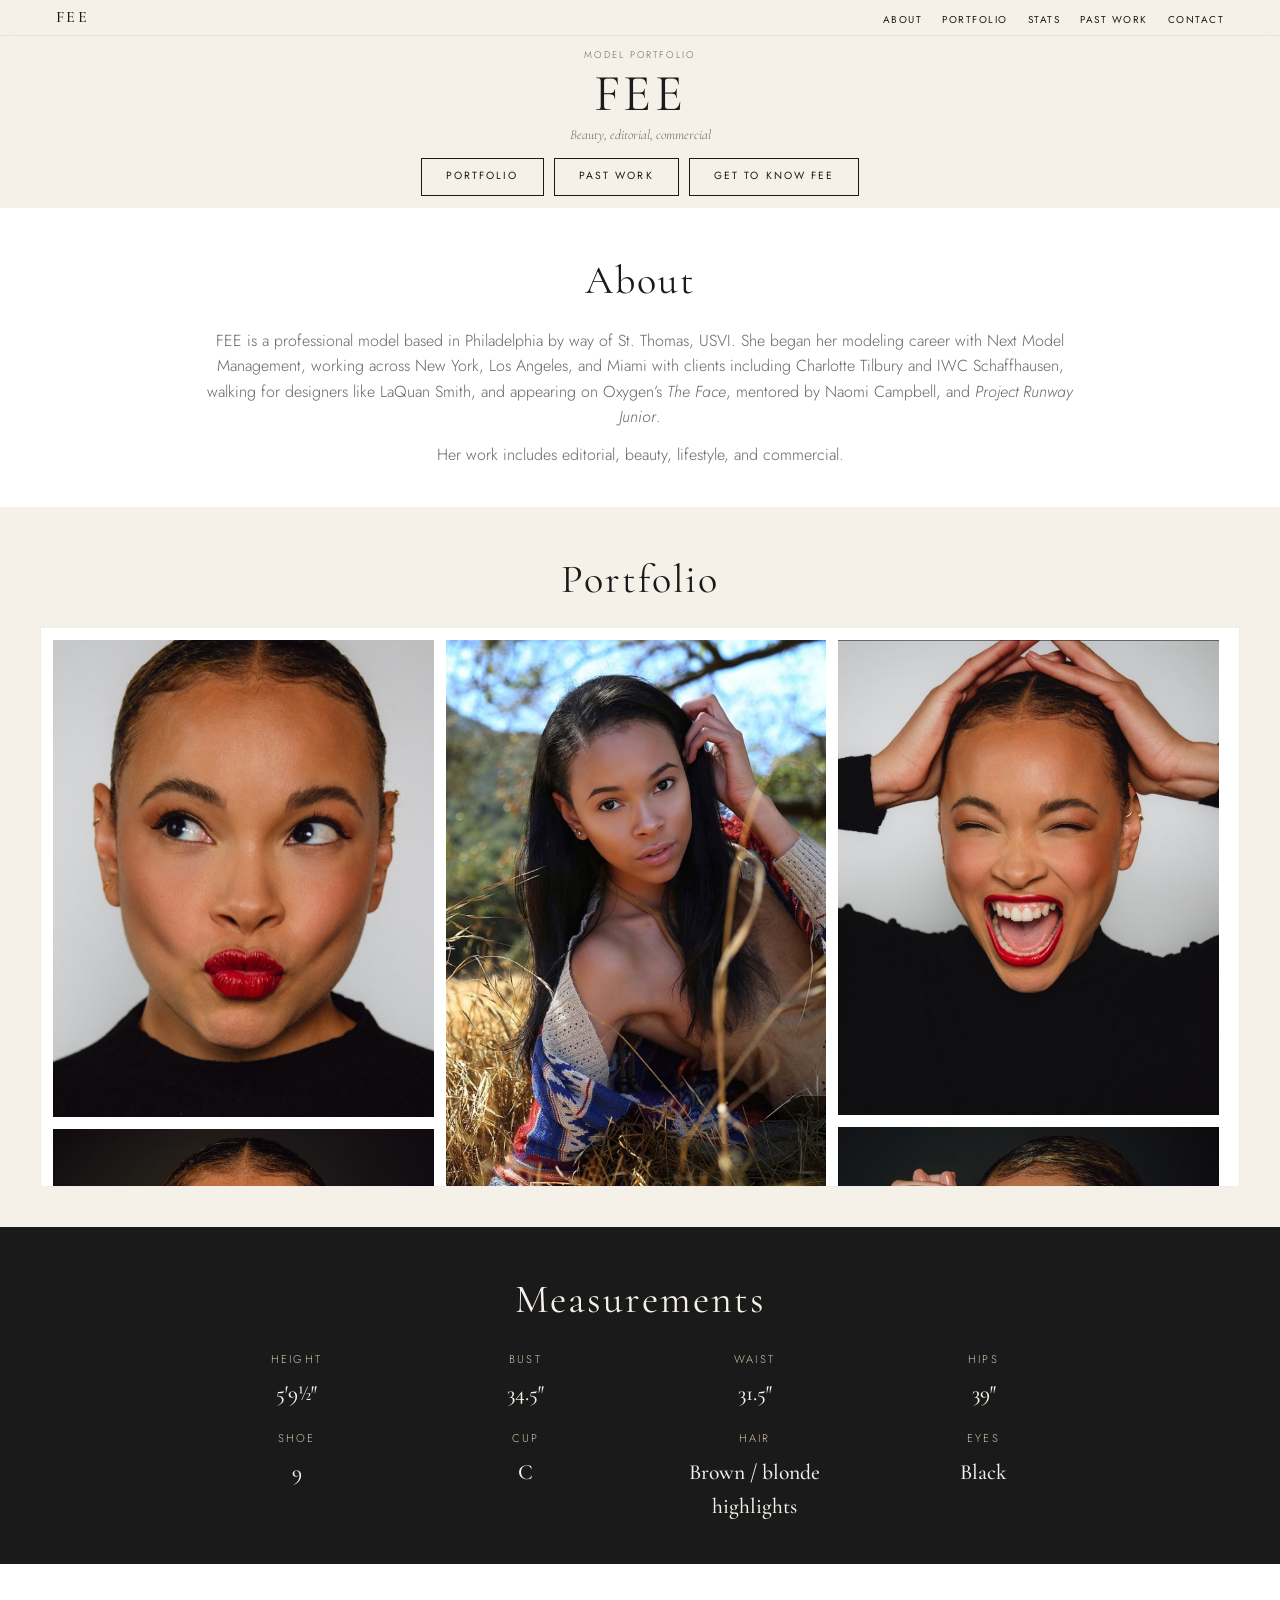
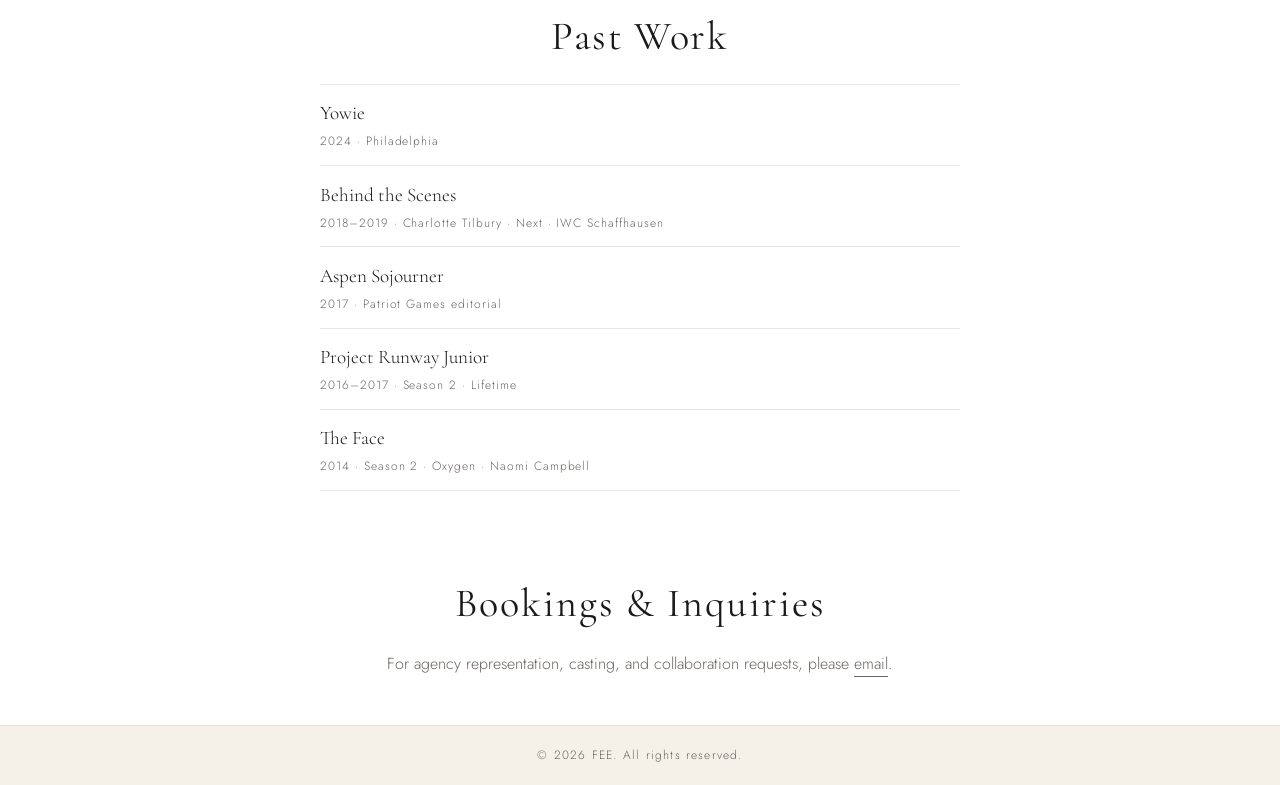
==== commit 36250093: "Update Behind the Scenes dates to 2018–2019. Reflect the correct year range on the homepage and BTS " ====
--- a/index.html
+++ b/index.html
@@ -268,7 +268,7 @@
           <li>
             <a href="/past-work/behind-the-scenes/" class="past-work-link">
               <span class="past-work-title">Behind the Scenes</span>
-              <span class="past-work-meta">2018 · Charlotte Tilbury · Next · IWC Schaffhausen</span>
+              <span class="past-work-meta">2018–2019 · Charlotte Tilbury · Next · IWC Schaffhausen</span>
             </a>
           </li>
           <li>
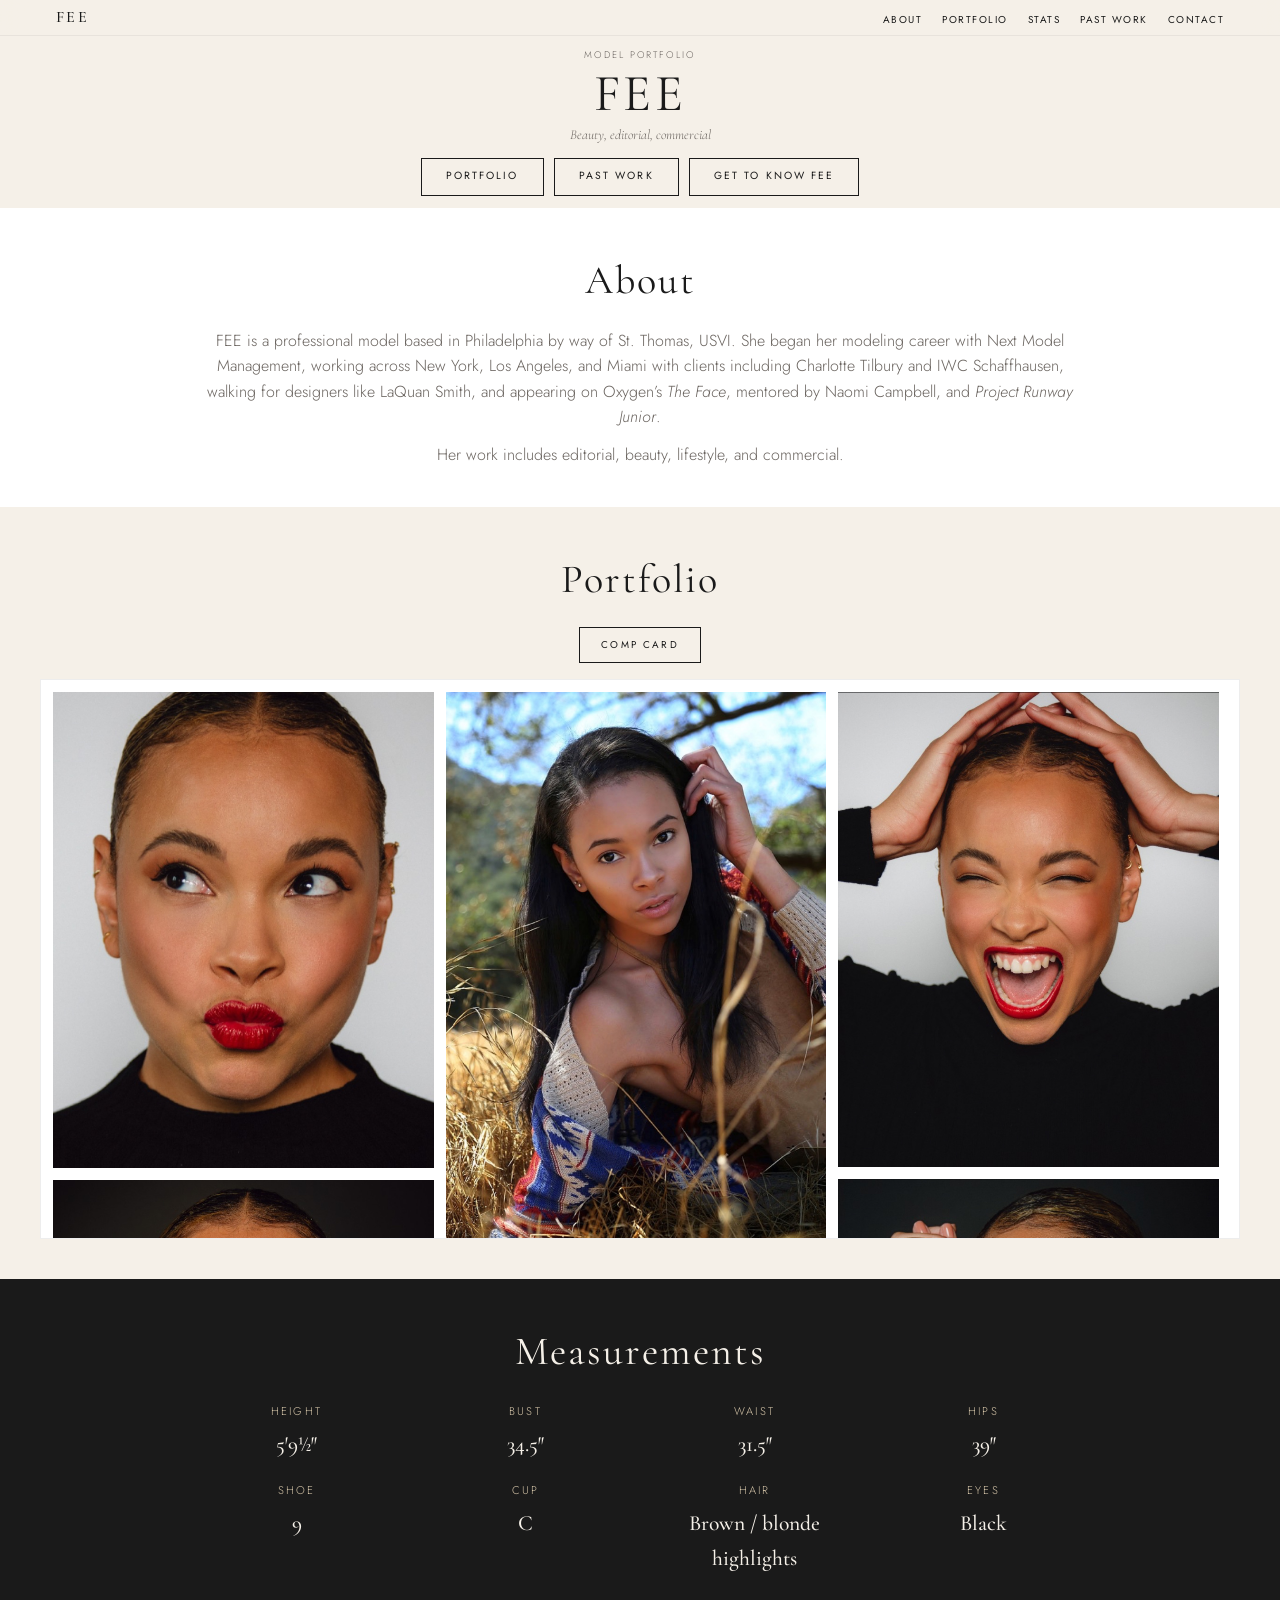
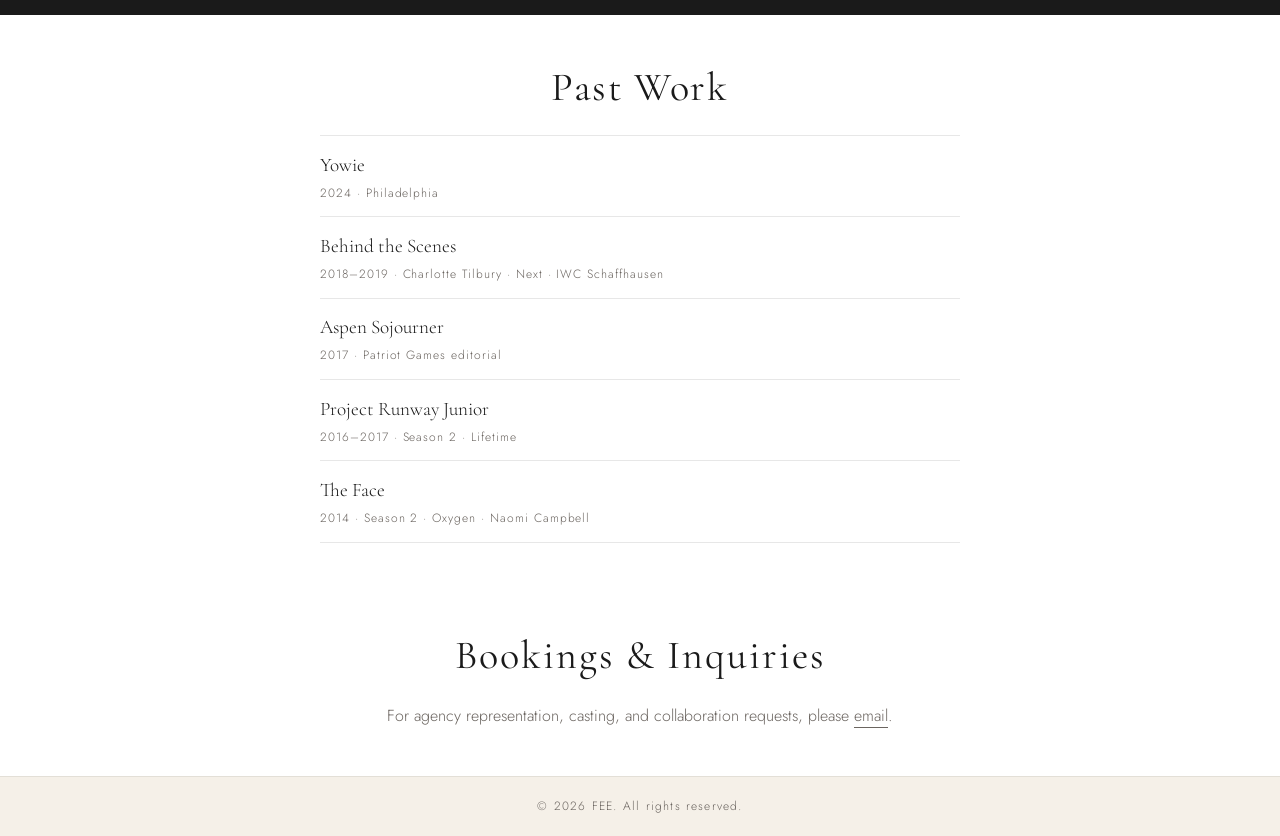
==== commit 178ed591: "Add downloadable comp card under Portfolio. Include updated FEE comp card asset and a branded downlo" ====
--- a/index.html
+++ b/index.html
@@ -1,6 +1,15 @@
 <!DOCTYPE html>
 <html lang="en">
 <head>
+  <!-- Google tag (gtag.js) -->
+  <script async src="https://www.googletagmanager.com/gtag/js?id=G-2TD6JLGJ0S"></script>
+  <script>
+    window.dataLayer = window.dataLayer || [];
+    function gtag(){dataLayer.push(arguments);}
+    gtag('js', new Date());
+
+    gtag('config', 'G-2TD6JLGJ0S');
+  </script>
   <meta charset="UTF-8">
   <meta name="viewport" content="width=device-width, initial-scale=1.0">
   <link rel="icon" href="/favicon.ico" sizes="48x48">
@@ -167,6 +176,7 @@
     <section class="portfolio" id="portfolio">
       <div class="portfolio-header">
         <h2>Portfolio</h2>
+        <a href="images/web/fee-comp-card.jpg" class="comp-card-btn" download="FEE-comp-card.jpg">Comp Card</a>
       </div>
 
       <div class="gallery-scroll">
--- a/css/style.css
+++ b/css/style.css
@@ -561,6 +561,29 @@
   max-width: 1200px;
   margin: 0 auto 1rem;
   text-align: center;
+}
+
+.comp-card-btn {
+  display: inline-block;
+  padding: 0.55rem 1.35rem;
+  font-size: 0.62rem;
+  font-weight: 400;
+  letter-spacing: 0.22em;
+  text-transform: uppercase;
+  border: 1px solid var(--charcoal);
+  background: transparent;
+  color: var(--charcoal);
+  transition: background var(--transition), color var(--transition);
+}
+
+.comp-card-btn:hover {
+  background: var(--charcoal);
+  color: var(--cream);
+}
+
+.comp-card-btn:focus-visible {
+  outline: 2px solid var(--charcoal);
+  outline-offset: 3px;
 }
 
 .gallery-scroll {
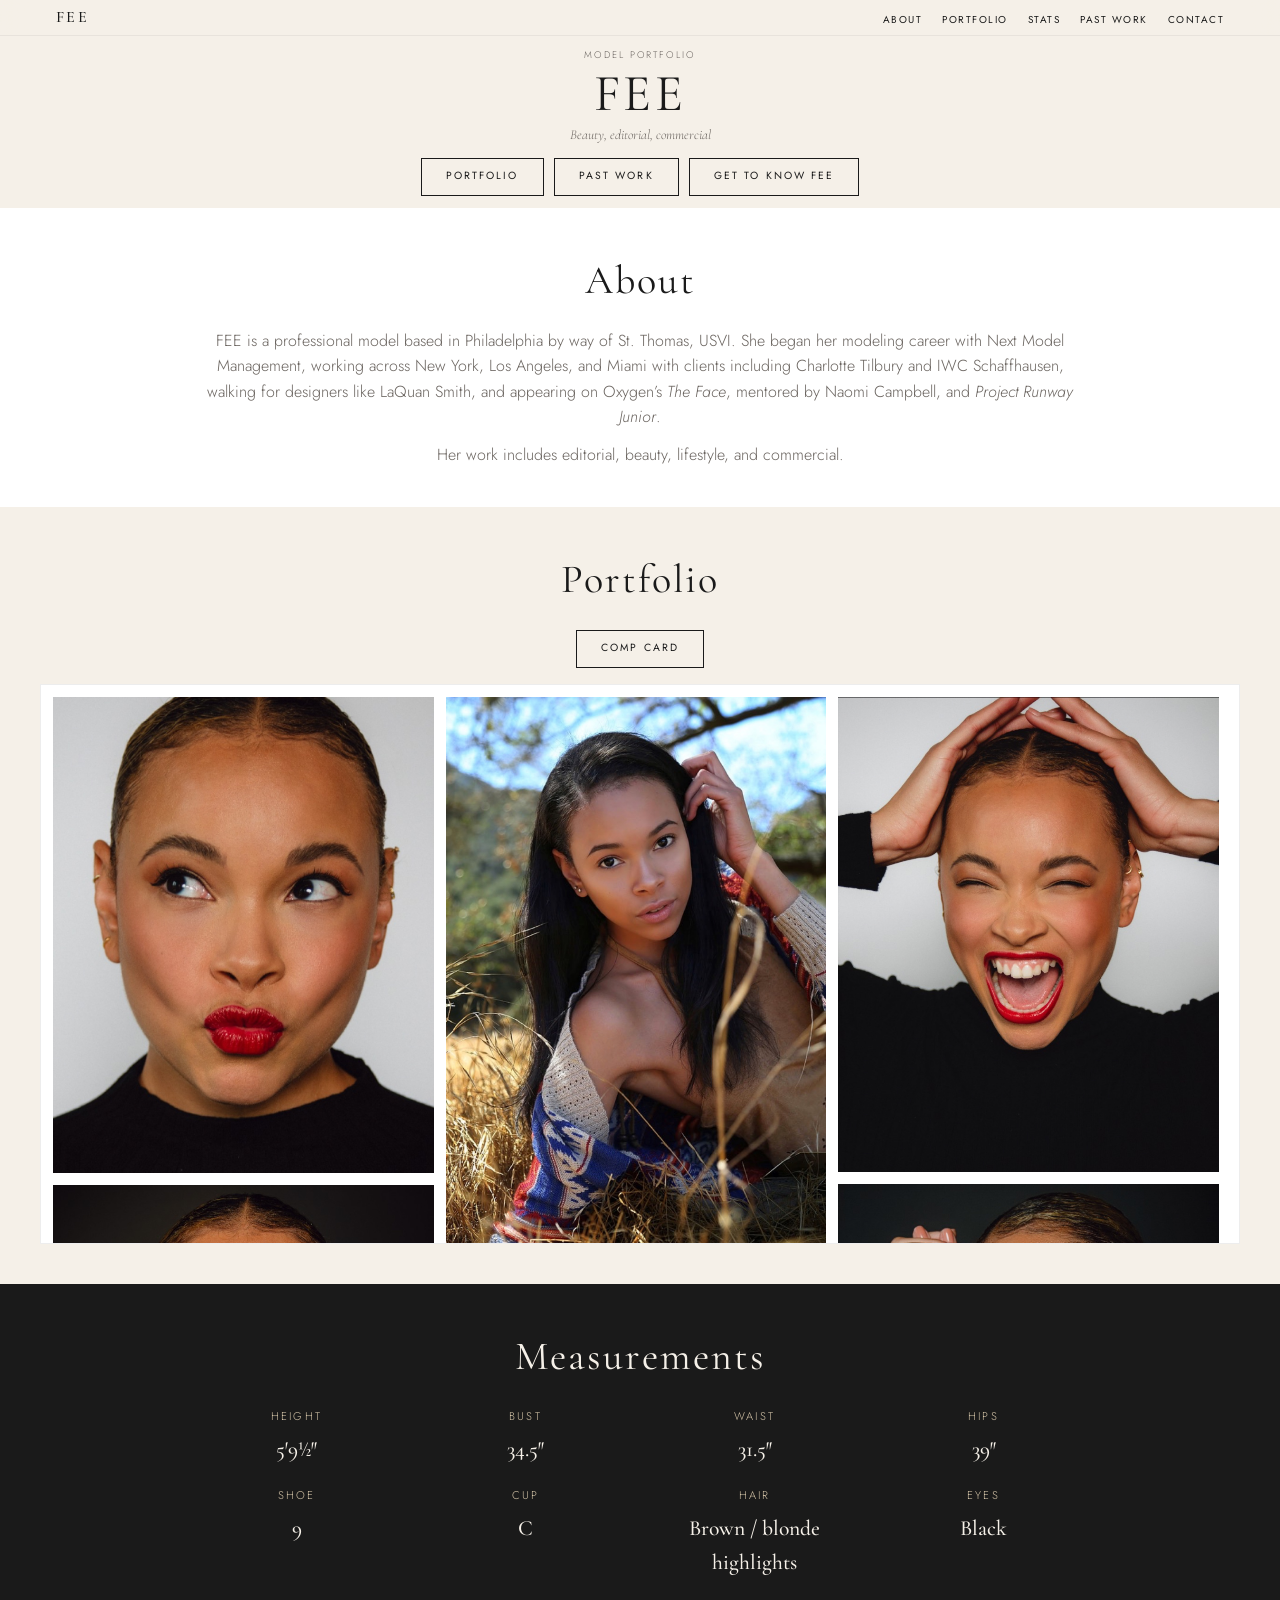
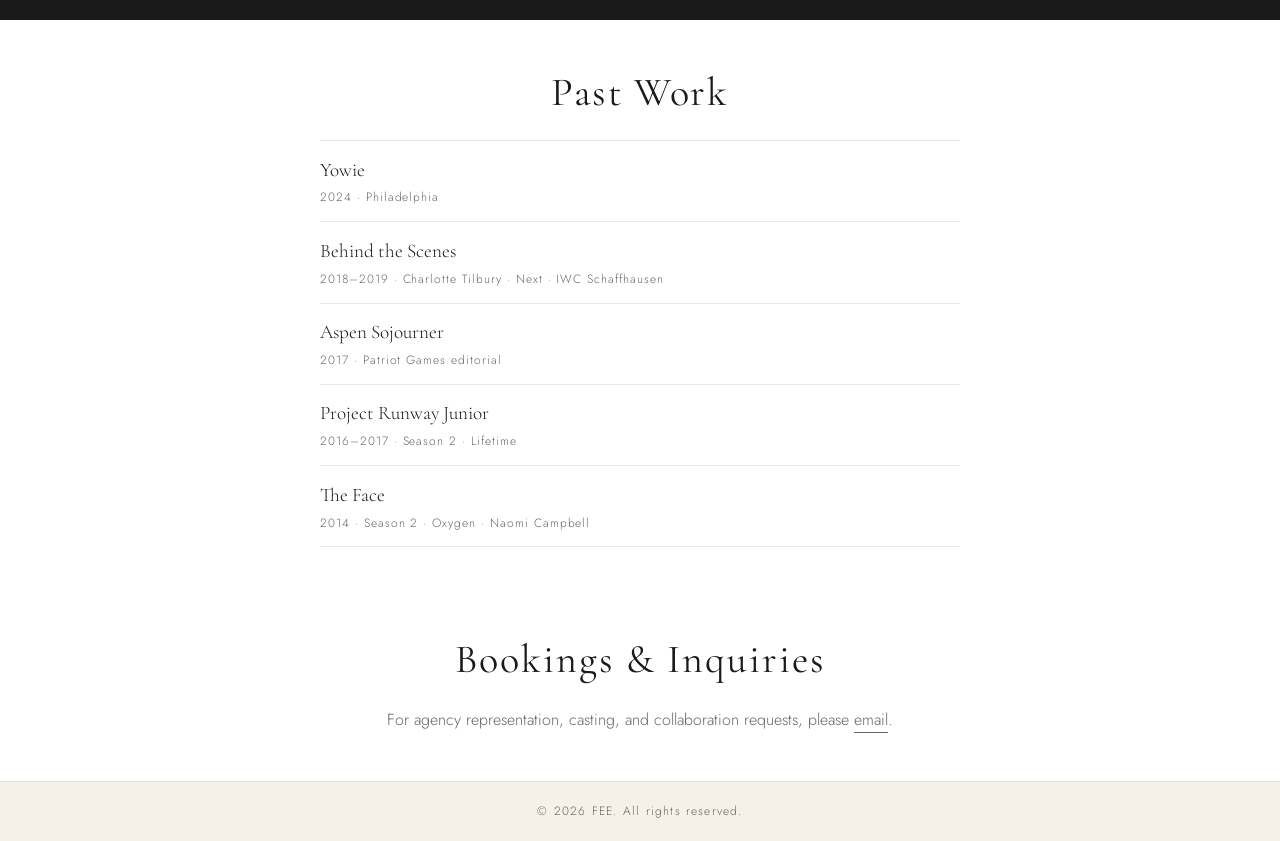
==== commit 5c9544a1: "Fix Comp Card button border styling. Use the same btn and btn--outline classes as the hero buttons s" ====
--- a/index.html
+++ b/index.html
@@ -176,7 +176,7 @@
     <section class="portfolio" id="portfolio">
       <div class="portfolio-header">
         <h2>Portfolio</h2>
-        <a href="images/web/fee-comp-card.jpg" class="comp-card-btn" download="FEE-comp-card.jpg">Comp Card</a>
+        <a href="images/web/fee-comp-card.jpg" class="btn btn--outline comp-card-btn" download="FEE-comp-card.jpg">Comp Card</a>
       </div>
 
       <div class="gallery-scroll">
--- a/css/style.css
+++ b/css/style.css
@@ -564,26 +564,7 @@
 }
 
 .comp-card-btn {
-  display: inline-block;
-  padding: 0.55rem 1.35rem;
-  font-size: 0.62rem;
-  font-weight: 400;
-  letter-spacing: 0.22em;
-  text-transform: uppercase;
-  border: 1px solid var(--charcoal);
-  background: transparent;
-  color: var(--charcoal);
-  transition: background var(--transition), color var(--transition);
-}
-
-.comp-card-btn:hover {
-  background: var(--charcoal);
-  color: var(--cream);
-}
-
-.comp-card-btn:focus-visible {
-  outline: 2px solid var(--charcoal);
-  outline-offset: 3px;
+  margin-top: 0.15rem;
 }
 
 .gallery-scroll {
